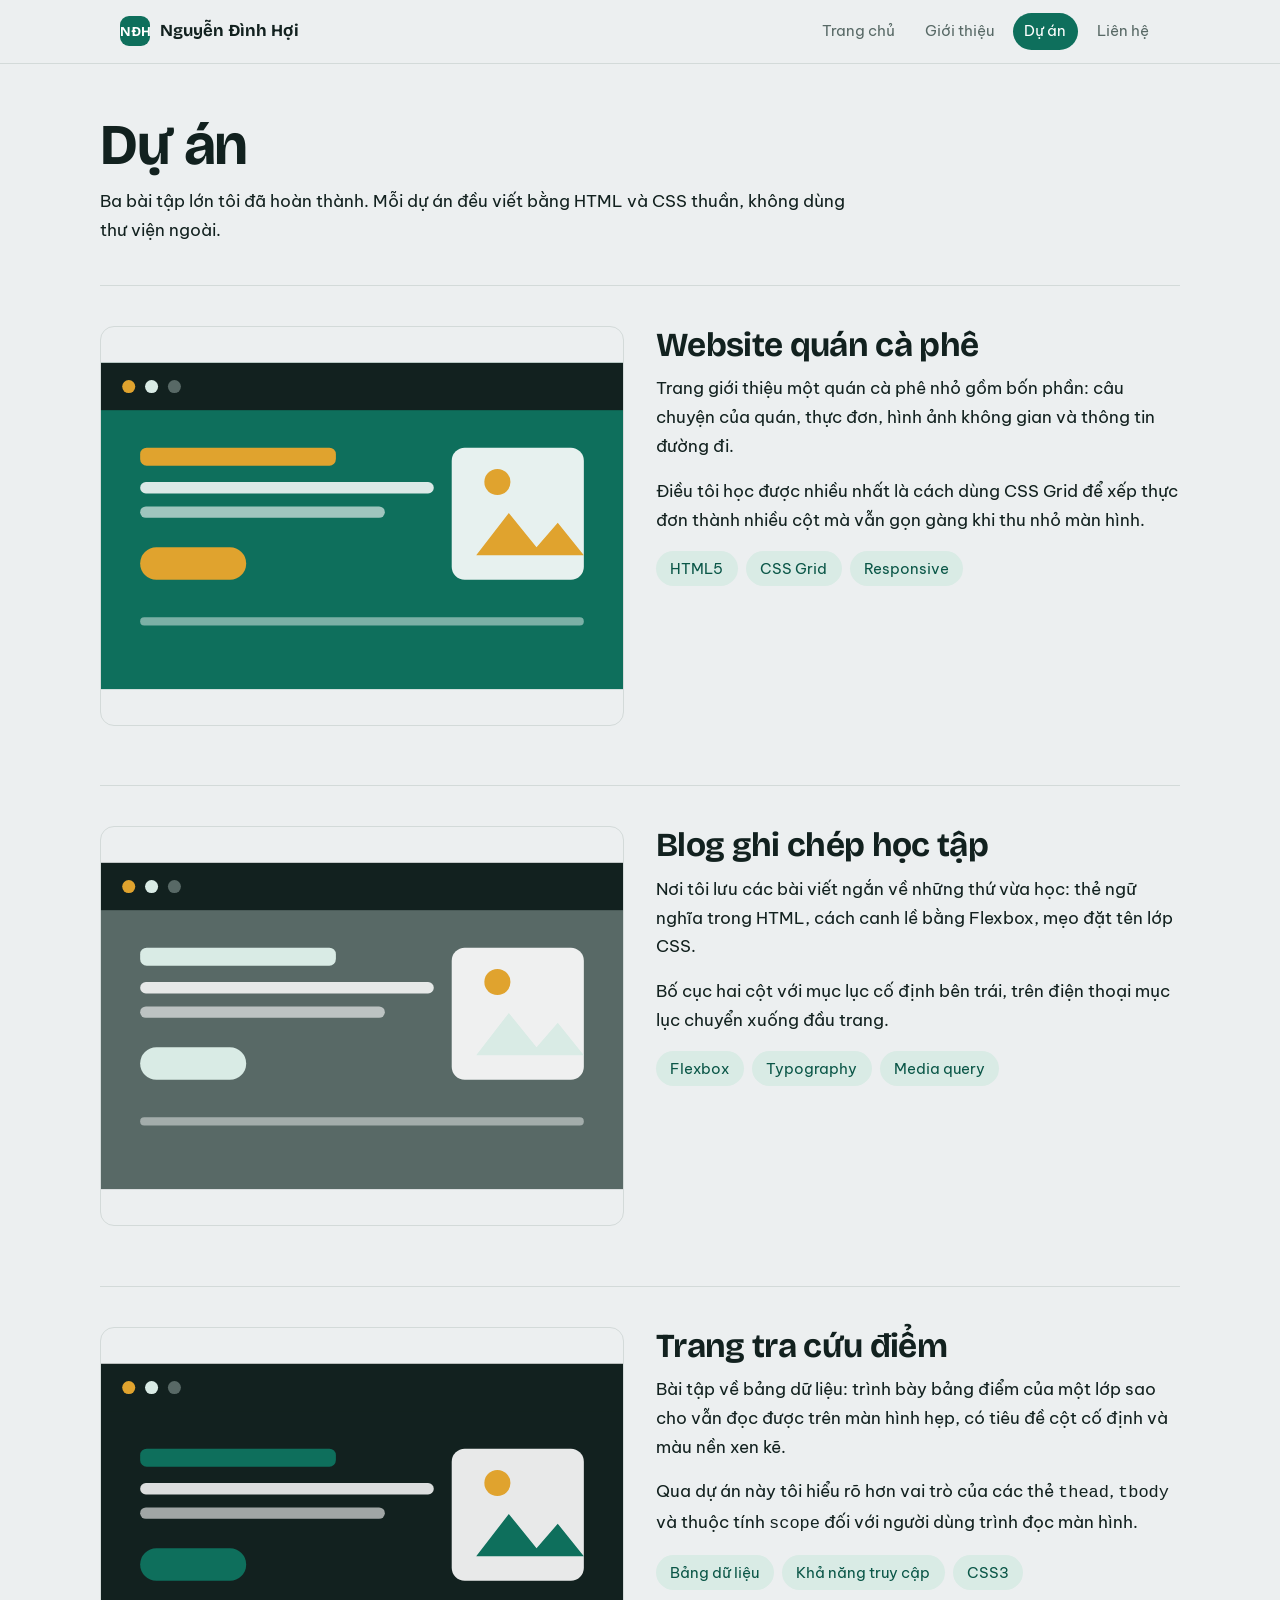
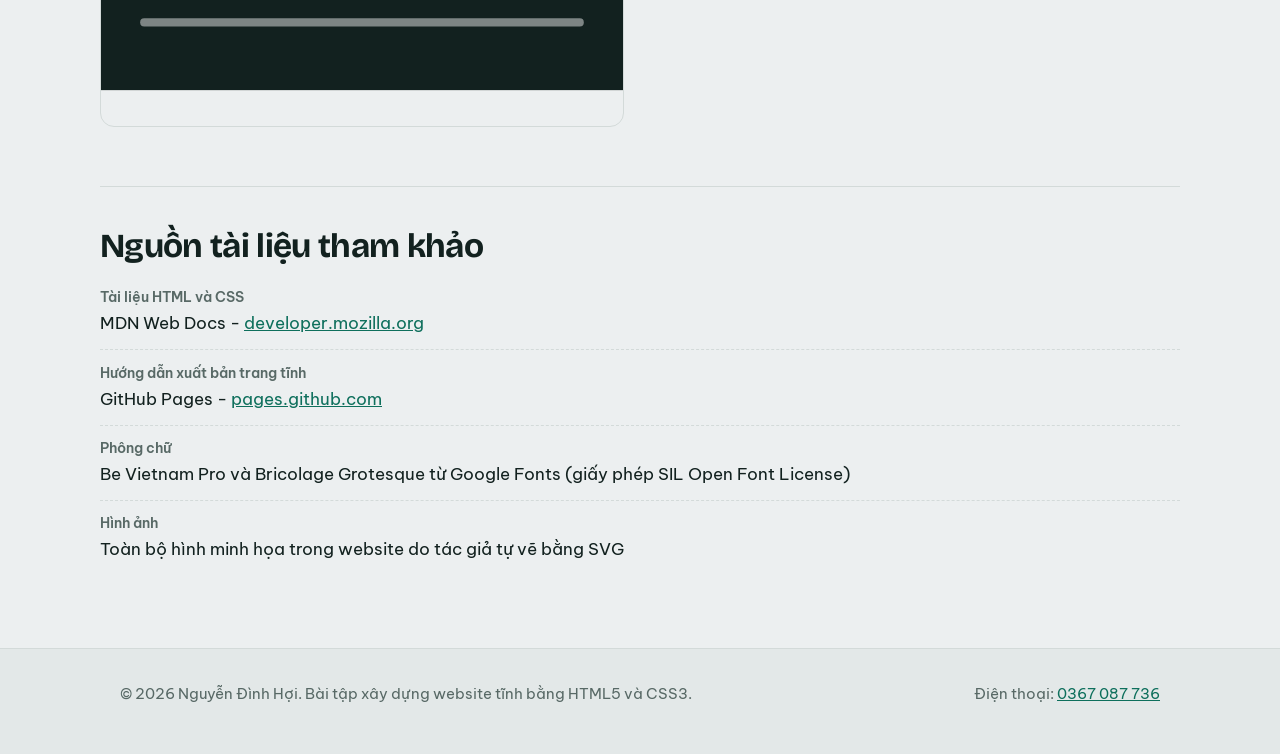
==== du-an.html @ df6d41f4 "Add files via upload" ====
<!DOCTYPE html>
<html lang="vi">
<head>
  <meta charset="UTF-8">
  <meta name="viewport" content="width=device-width, initial-scale=1.0">
  <title>Dự án - Nguyễn Đình Hợi</title>
  <meta name="description" content="Các dự án web Nguyễn Đình Hợi đã thực hiện trong quá trình học HTML và CSS.">
  <link rel="preconnect" href="https://fonts.googleapis.com">
  <link rel="preconnect" href="https://fonts.gstatic.com" crossorigin>
  <link href="https://fonts.googleapis.com/css2?family=Be+Vietnam+Pro:wght@400;600&family=Bricolage+Grotesque:opsz,wght@12..96,600;12..96,700&display=swap" rel="stylesheet">
  <link rel="stylesheet" href="css/style.css">
</head>
<body>

  <header class="site-header">
    <div class="wrap">
      <a class="brand" href="index.html"><span>NĐH</span> Nguyễn Đình Hợi</a>
      <nav aria-label="Điều hướng chính">
        <ul class="nav">
          <li><a href="index.html">Trang chủ</a></li>
          <li><a href="gioi-thieu.html">Giới thiệu</a></li>
          <li><a class="active" href="du-an.html">Dự án</a></li>
          <li><a href="lien-he.html">Liên hệ</a></li>
        </ul>
      </nav>
    </div>
  </header>

  <main>
    <section class="wrap section-intro">
      <h1>Dự án</h1>
      <p class="lead">Ba bài tập lớn tôi đã hoàn thành. Mỗi dự án đều viết bằng HTML và CSS thuần, không dùng thư viện ngoài.</p>
    </section>

    <section class="wrap section">
      <div class="grid-2">
        <figure>
          <img src="images/project-1.svg" alt="Ảnh minh họa giao diện website quán cà phê" width="640" height="400" style="border-radius:14px;border:1px solid var(--line);">
        </figure>
        <div>
          <h2>Website quán cà phê</h2>
          <p>Trang giới thiệu một quán cà phê nhỏ gồm bốn phần: câu chuyện của quán, thực đơn, hình ảnh không gian và thông tin đường đi.</p>
          <p>Điều tôi học được nhiều nhất là cách dùng CSS Grid để xếp thực đơn thành nhiều cột mà vẫn gọn gàng khi thu nhỏ màn hình.</p>
          <ul class="skills">
            <li>HTML5</li>
            <li>CSS Grid</li>
            <li>Responsive</li>
          </ul>
        </div>
      </div>
    </section>

    <section class="wrap section">
      <div class="grid-2">
        <figure>
          <img src="images/project-2.svg" alt="Ảnh minh họa giao diện blog ghi chép học tập" width="640" height="400" style="border-radius:14px;border:1px solid var(--line);">
        </figure>
        <div>
          <h2>Blog ghi chép học tập</h2>
          <p>Nơi tôi lưu các bài viết ngắn về những thứ vừa học: thẻ ngữ nghĩa trong HTML, cách canh lề bằng Flexbox, mẹo đặt tên lớp CSS.</p>
          <p>Bố cục hai cột với mục lục cố định bên trái, trên điện thoại mục lục chuyển xuống đầu trang.</p>
          <ul class="skills">
            <li>Flexbox</li>
            <li>Typography</li>
            <li>Media query</li>
          </ul>
        </div>
      </div>
    </section>

    <section class="wrap section">
      <div class="grid-2">
        <figure>
          <img src="images/project-3.svg" alt="Ảnh minh họa giao diện trang tra cứu điểm" width="640" height="400" style="border-radius:14px;border:1px solid var(--line);">
        </figure>
        <div>
          <h2>Trang tra cứu điểm</h2>
          <p>Bài tập về bảng dữ liệu: trình bày bảng điểm của một lớp sao cho vẫn đọc được trên màn hình hẹp, có tiêu đề cột cố định và màu nền xen kẽ.</p>
          <p>Qua dự án này tôi hiểu rõ hơn vai trò của các thẻ <code>thead</code>, <code>tbody</code> và thuộc tính <code>scope</code> đối với người dùng trình đọc màn hình.</p>
          <ul class="skills">
            <li>Bảng dữ liệu</li>
            <li>Khả năng truy cập</li>
            <li>CSS3</li>
          </ul>
        </div>
      </div>
    </section>

    <section class="wrap section">
      <h2>Nguồn tài liệu tham khảo</h2>
      <ul class="contact-list">
        <li><strong>Tài liệu HTML và CSS</strong> MDN Web Docs - <a href="https://developer.mozilla.org/vi/" target="_blank" rel="noopener">developer.mozilla.org</a></li>
        <li><strong>Hướng dẫn xuất bản trang tĩnh</strong> GitHub Pages - <a href="https://pages.github.com/" target="_blank" rel="noopener">pages.github.com</a></li>
        <li><strong>Phông chữ</strong> Be Vietnam Pro và Bricolage Grotesque từ Google Fonts (giấy phép SIL Open Font License)</li>
        <li><strong>Hình ảnh</strong> Toàn bộ hình minh họa trong website do tác giả tự vẽ bằng SVG</li>
      </ul>
    </section>
  </main>

  <footer class="site-footer">
    <div class="wrap">
      <p>© 2026 Nguyễn Đình Hợi. Bài tập xây dựng website tĩnh bằng HTML5 và CSS3.</p>
      <p>Điện thoại: <a href="tel:0367087736">0367 087 736</a></p>
    </div>
  </footer>

</body>
</html>
---- css/style.css ----
/* ============================================================
   Hồ sơ cá nhân - Nguyễn Đình Hợi
   File: css/style.css
   Bảng màu: xanh rêu đậm + vàng nắng trên nền xám lạnh
   ============================================================ */

:root {
  --paper: #eceff0;
  --surface: #ffffff;
  --ink: #12211f;
  --muted: #586966;
  --line: #d3dad9;
  --accent: #0e6f5c;
  --accent-soft: #d9ebe5;
  --sun: #e0a32e;

  --space: 1.25rem;
  --radius: 14px;
  --max: 1080px;
}

* {
  box-sizing: border-box;
}

html {
  scroll-behavior: smooth;
}

body {
  margin: 0;
  background: var(--paper);
  color: var(--ink);
  font-family: "Be Vietnam Pro", "Segoe UI", Roboto, Arial, sans-serif;
  font-size: 17px;
  line-height: 1.7;
  -webkit-font-smoothing: antialiased;
}

h1,
h2,
h3 {
  font-family: "Bricolage Grotesque", "Be Vietnam Pro", Georgia, serif;
  line-height: 1.15;
  letter-spacing: -0.02em;
  margin: 0 0 0.6rem;
}

h1 {
  font-size: clamp(2.1rem, 6vw, 3.6rem);
}

h2 {
  font-size: clamp(1.5rem, 3.5vw, 2.1rem);
}

h3 {
  font-size: 1.2rem;
}

p {
  margin: 0 0 1rem;
  max-width: 68ch;
}

a {
  color: var(--accent);
}

a:focus-visible,
button:focus-visible {
  outline: 3px solid var(--sun);
  outline-offset: 3px;
}

img {
  max-width: 100%;
  display: block;
}

.wrap {
  width: 100%;
  max-width: var(--max);
  margin: 0 auto;
  padding: 0 var(--space);
}

/* ---------- Thanh điều hướng ---------- */
.site-header {
  position: sticky;
  top: 0;
  z-index: 10;
  background: rgba(236, 239, 240, 0.92);
  backdrop-filter: blur(8px);
  border-bottom: 1px solid var(--line);
}

.site-header .wrap {
  display: flex;
  flex-wrap: wrap;
  align-items: center;
  justify-content: space-between;
  gap: 0.5rem 1rem;
  padding-top: 0.8rem;
  padding-bottom: 0.8rem;
}

.brand {
  font-family: "Bricolage Grotesque", sans-serif;
  font-weight: 700;
  font-size: 1.05rem;
  text-decoration: none;
  color: var(--ink);
  display: flex;
  align-items: center;
  gap: 0.6rem;
}

.brand span {
  display: grid;
  place-items: center;
  width: 30px;
  height: 30px;
  border-radius: 9px;
  background: var(--accent);
  color: #fff;
  font-size: 0.85rem;
}

.nav {
  display: flex;
  flex-wrap: wrap;
  gap: 0.25rem 0.5rem;
  list-style: none;
  margin: 0;
  padding: 0;
}

.nav a {
  display: block;
  padding: 0.35rem 0.7rem;
  border-radius: 999px;
  text-decoration: none;
  color: var(--muted);
  font-size: 0.95rem;
}

.nav a:hover {
  color: var(--ink);
  background: #fff;
}

.nav a.active {
  color: #fff;
  background: var(--accent);
}

/* ---------- Trang chủ: phần mở đầu ---------- */
.hero {
  display: grid;
  grid-template-columns: 1.15fr 0.85fr;
  gap: 2.5rem;
  align-items: center;
  padding: 3.5rem 0 2.5rem;
}

.hero .eyebrow {
  color: var(--accent);
  font-weight: 600;
  margin-bottom: 0.4rem;
}

.hero .lead {
  font-size: 1.1rem;
  color: var(--muted);
}

.hero-photo {
  border-radius: var(--radius);
  border: 1px solid var(--line);
  background: var(--surface);
}

/* ---------- Nút ---------- */
.btn-row {
  display: flex;
  flex-wrap: wrap;
  gap: 0.7rem;
  margin-top: 1.4rem;
}

.btn {
  display: inline-block;
  padding: 0.7rem 1.4rem;
  border-radius: 999px;
  text-decoration: none;
  font-weight: 600;
  font-size: 0.97rem;
  border: 1px solid var(--accent);
}

.btn-primary {
  background: var(--accent);
  color: #fff;
}

.btn-primary:hover {
  background: #0a5647;
}

.btn-ghost {
  background: transparent;
  color: var(--accent);
}

.btn-ghost:hover {
  background: var(--accent-soft);
}

/* ---------- Khối nội dung chung ---------- */
.section {
  padding: 2.5rem 0;
  border-top: 1px solid var(--line);
}

.section-intro {
  padding: 3rem 0 1.5rem;
}

.grid-3 {
  display: grid;
  grid-template-columns: repeat(3, 1fr);
  gap: 1.2rem;
}

.grid-2 {
  display: grid;
  grid-template-columns: 1fr 1fr;
  gap: 2rem;
}

.card {
  background: var(--surface);
  border: 1px solid var(--line);
  border-radius: var(--radius);
  padding: 1.2rem;
}

.card h3 {
  margin-bottom: 0.3rem;
}

.card p {
  color: var(--muted);
  font-size: 0.96rem;
  margin: 0;
}

.card img {
  border-radius: 10px;
  margin-bottom: 0.9rem;
}

/* ---------- Dòng thời gian ---------- */
.timeline {
  list-style: none;
  margin: 0;
  padding: 0 0 0 1.6rem;
  border-left: 2px solid var(--accent-soft);
}

.timeline li {
  position: relative;
  padding-bottom: 1.6rem;
}

.timeline li::before {
  content: "";
  position: absolute;
  left: -2.05rem;
  top: 0.55rem;
  width: 11px;
  height: 11px;
  border-radius: 50%;
  background: var(--sun);
}

.timeline time {
  display: block;
  font-size: 0.85rem;
  color: var(--accent);
  font-weight: 600;
}

/* ---------- Kỹ năng ---------- */
.skills {
  list-style: none;
  margin: 0;
  padding: 0;
  display: flex;
  flex-wrap: wrap;
  gap: 0.5rem;
}

.skills li {
  background: var(--accent-soft);
  color: #0a5647;
  border-radius: 999px;
  padding: 0.3rem 0.9rem;
  font-size: 0.92rem;
}

/* ---------- Bảng ---------- */
table {
  width: 100%;
  border-collapse: collapse;
  background: var(--surface);
  border: 1px solid var(--line);
  border-radius: var(--radius);
  overflow: hidden;
  font-size: 0.96rem;
}

th,
td {
  text-align: left;
  padding: 0.75rem 1rem;
  border-bottom: 1px solid var(--line);
}

th {
  background: var(--accent-soft);
  font-weight: 600;
}

tr:last-child td {
  border-bottom: none;
}

/* ---------- Biểu mẫu liên hệ ---------- */
.form {
  background: var(--surface);
  border: 1px solid var(--line);
  border-radius: var(--radius);
  padding: 1.4rem;
}

.field {
  margin-bottom: 1rem;
}

.field label {
  display: block;
  font-weight: 600;
  font-size: 0.93rem;
  margin-bottom: 0.35rem;
}

.field input,
.field textarea {
  width: 100%;
  padding: 0.65rem 0.8rem;
  border: 1px solid var(--line);
  border-radius: 10px;
  font: inherit;
  font-size: 0.96rem;
  background: #fbfcfc;
}

.field input:focus,
.field textarea:focus {
  outline: 2px solid var(--accent);
  outline-offset: 1px;
}

.contact-list {
  list-style: none;
  margin: 0;
  padding: 0;
}

.contact-list li {
  padding: 0.7rem 0;
  border-bottom: 1px dashed var(--line);
}

.contact-list li:last-child {
  border-bottom: none;
}

.contact-list strong {
  display: block;
  font-size: 0.85rem;
  color: var(--muted);
  font-weight: 600;
}

/* ---------- Ghi nguồn ---------- */
figure {
  margin: 0 0 1.2rem;
}

figcaption,
.source-note {
  font-size: 0.85rem;
  color: var(--muted);
  margin-top: 0.4rem;
}

/* ---------- Chân trang ---------- */
.site-footer {
  border-top: 1px solid var(--line);
  margin-top: 2rem;
  padding: 2rem 0;
  background: #e3e8e8;
  color: var(--muted);
  font-size: 0.92rem;
}

.site-footer .wrap {
  display: flex;
  flex-wrap: wrap;
  justify-content: space-between;
  gap: 1rem;
}

.site-footer a {
  color: var(--accent);
}

/* ---------- Màn hình nhỏ ---------- */
@media (max-width: 820px) {
  .hero {
    grid-template-columns: 1fr;
    padding-top: 2rem;
    gap: 1.6rem;
  }

  .grid-3,
  .grid-2 {
    grid-template-columns: 1fr;
  }

  .site-header .wrap {
    flex-direction: column;
    align-items: flex-start;
  }

  body {
    font-size: 16px;
  }
}

@media (prefers-reduced-motion: reduce) {
  html {
    scroll-behavior: auto;
  }
}
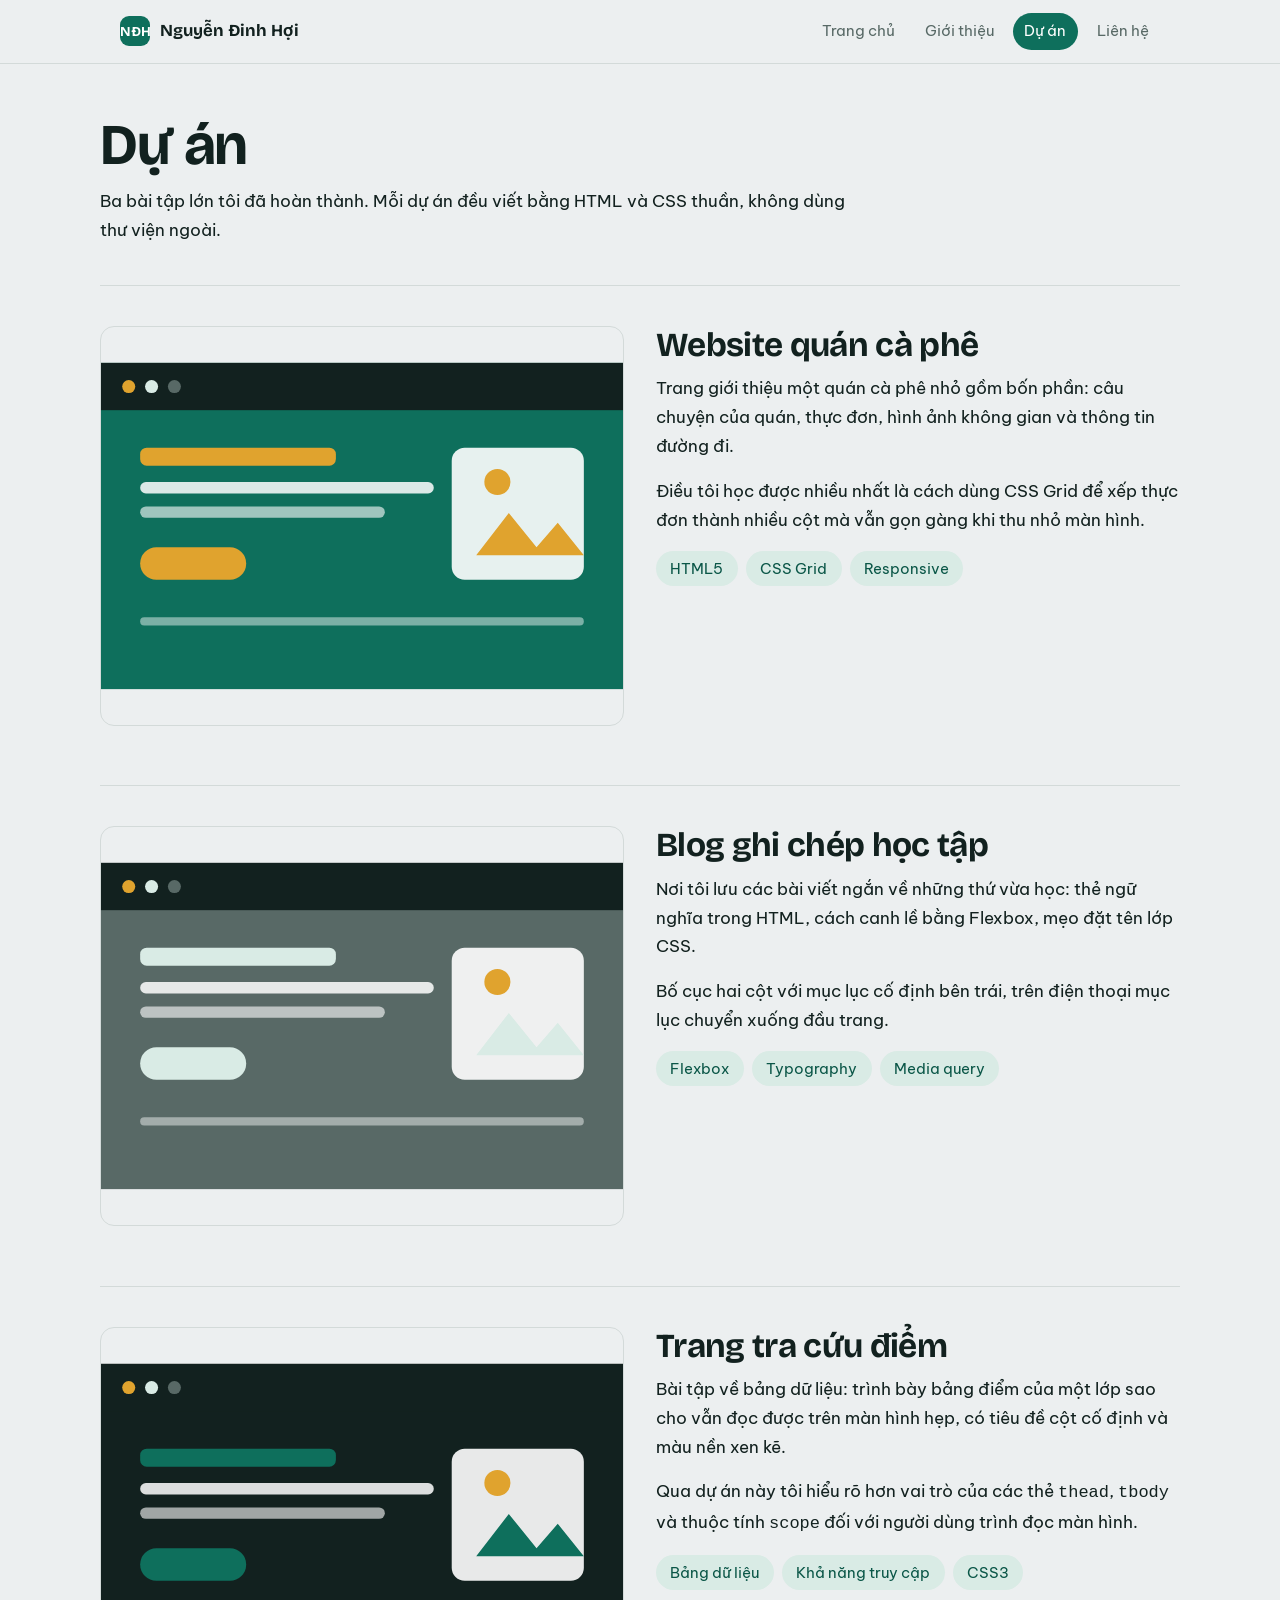
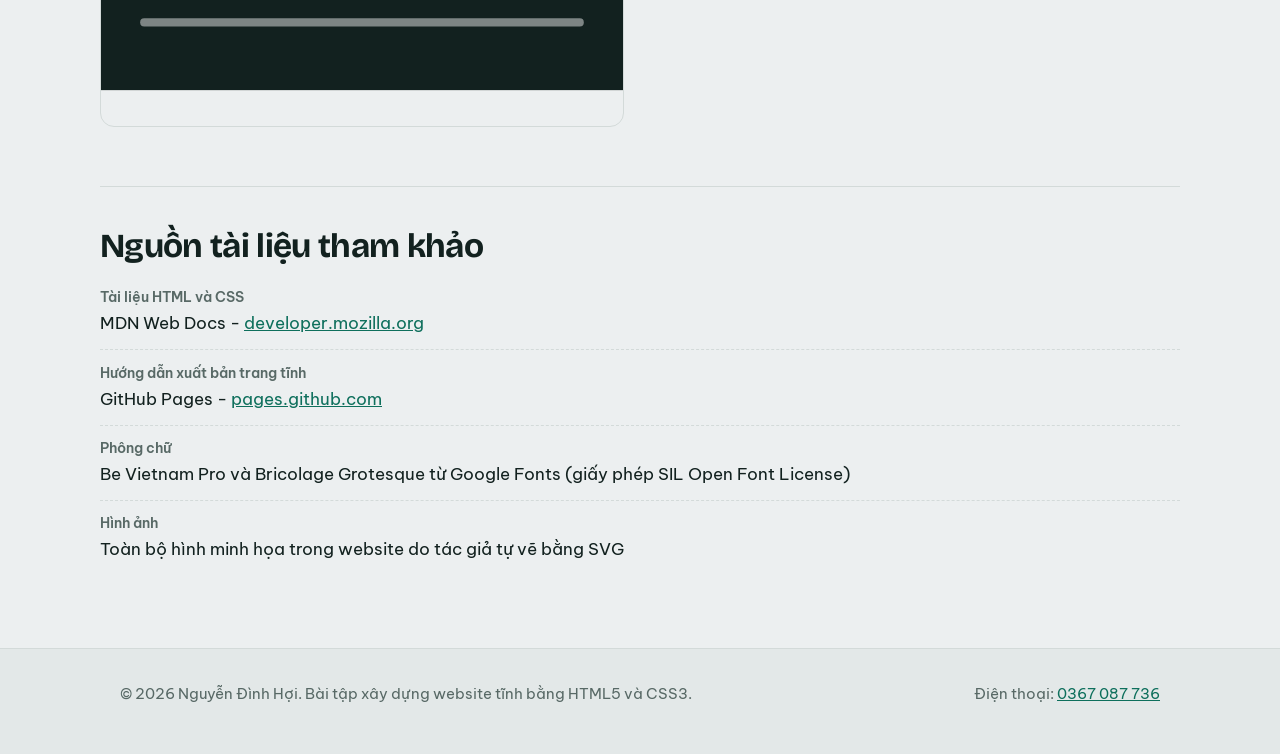
==== commit 665b48eb: "Update du-an.html" ====
--- a/du-an.html
+++ b/du-an.html
@@ -3,7 +3,7 @@
 <head>
   <meta charset="UTF-8">
   <meta name="viewport" content="width=device-width, initial-scale=1.0">
-  <title>Dự án - Nguyễn Đình Hợi</title>
+  <title>Dự án - Nguyễn Đinh Hợi</title>
   <meta name="description" content="Các dự án web Nguyễn Đình Hợi đã thực hiện trong quá trình học HTML và CSS.">
   <link rel="preconnect" href="https://fonts.googleapis.com">
   <link rel="preconnect" href="https://fonts.gstatic.com" crossorigin>
@@ -14,7 +14,7 @@
 
   <header class="site-header">
     <div class="wrap">
-      <a class="brand" href="index.html"><span>NĐH</span> Nguyễn Đình Hợi</a>
+      <a class="brand" href="index.html"><span>NĐH</span> Nguyễn Đinh Hợi</a>
       <nav aria-label="Điều hướng chính">
         <ul class="nav">
           <li><a href="index.html">Trang chủ</a></li>
